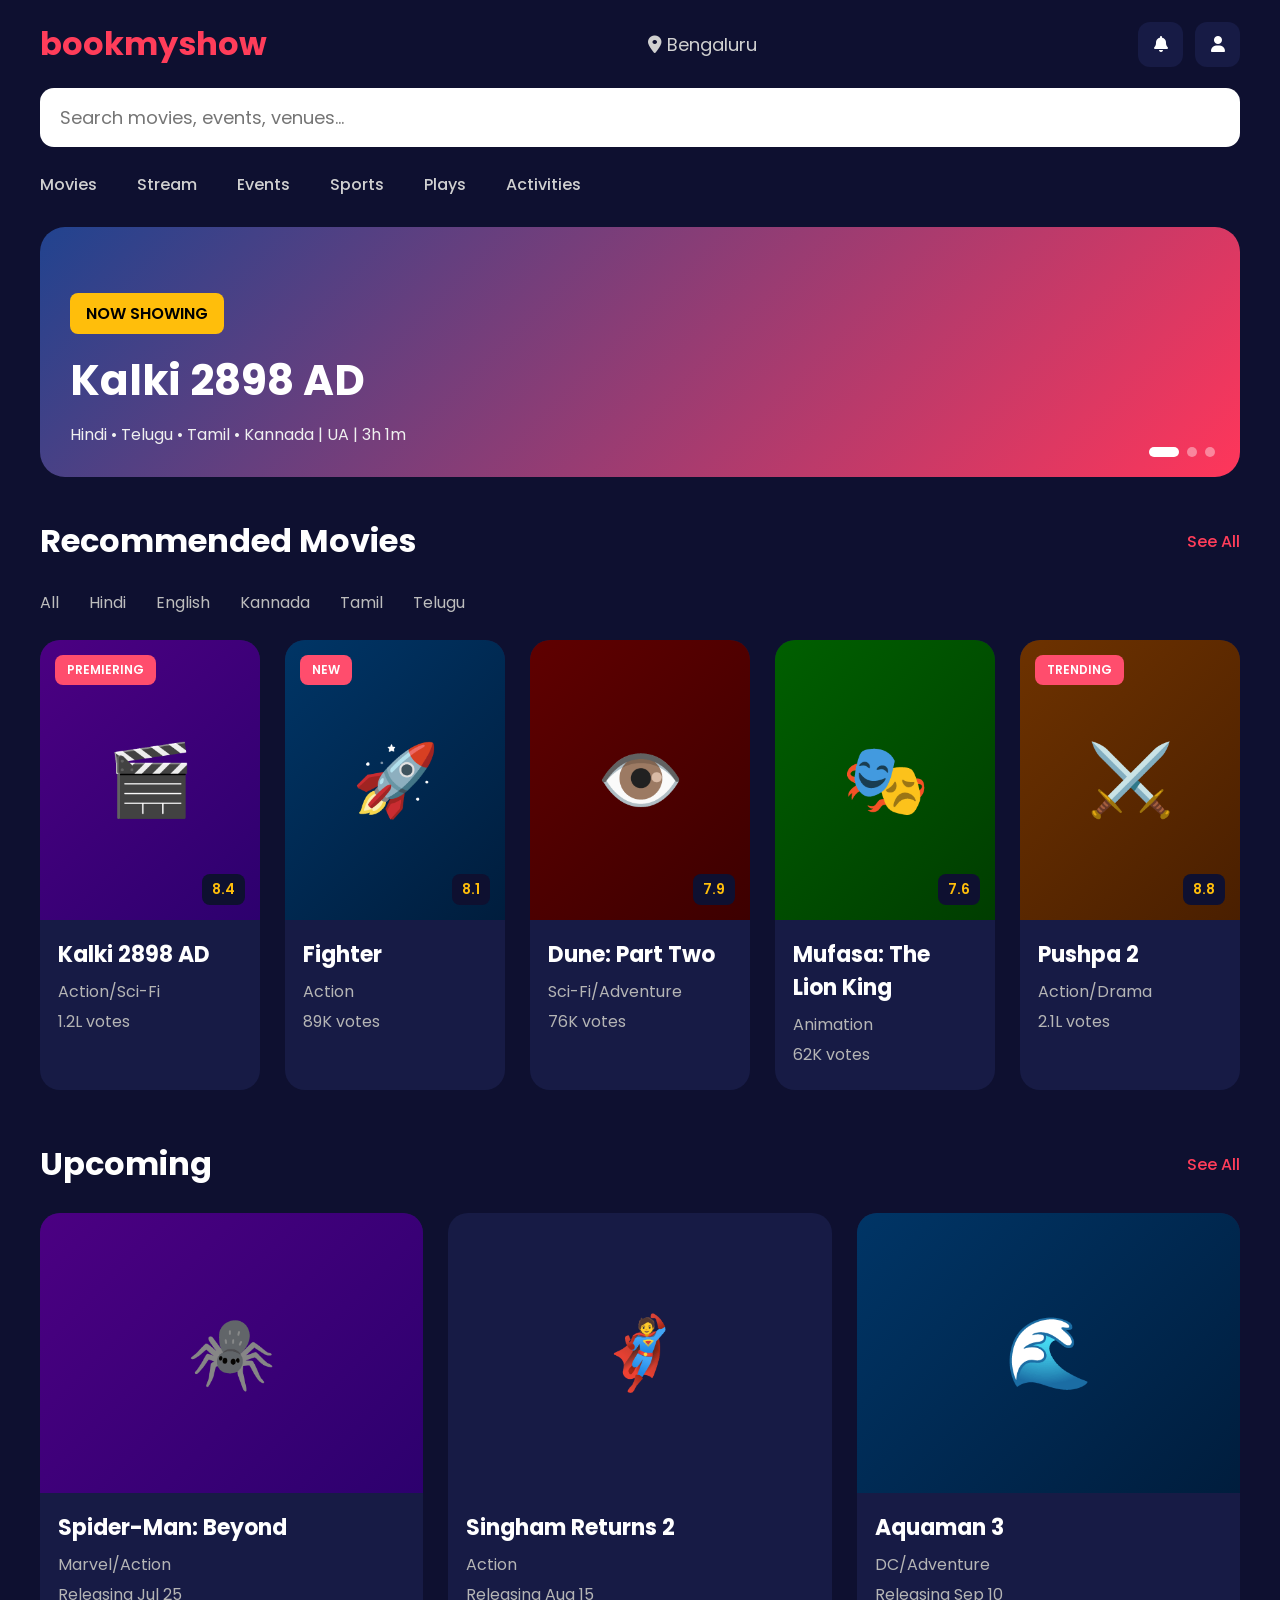
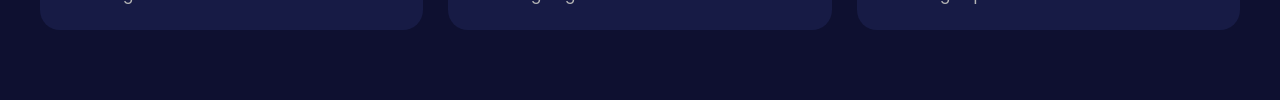
==== index.html @ 17ceaac1 "Rename html to index.html" ====
<!DOCTYPE html>
<html lang="en">
<head>
  <meta charset="UTF-8" />
  <meta name="viewport" content="width=device-width, initial-scale=1.0"/>
  <title>Movie Booking UI</title>

  <!-- Google Font -->
  <link href="https://fonts.googleapis.com/css2?family=Poppins:wght@300;400;500;600;700&display=swap" rel="stylesheet">

  <!-- Font Awesome -->
  <link rel="stylesheet"
        href="https://cdnjs.cloudflare.com/ajax/libs/font-awesome/6.5.1/css/all.min.css"/>

  <style>
    *{
      margin:0;
      padding:0;
      box-sizing:border-box;
      font-family:'Poppins',sans-serif;
    }

    body{
      background:#0e1030;
      color:#fff;
      padding:20px;
    }

    .container{
      max-width:1200px;
      margin:auto;
    }

    /* HEADER */

    .topbar{
      display:flex;
      justify-content:space-between;
      align-items:center;
      margin-bottom:20px;
    }

    .logo{
      color:#ff3d5a;
      font-size:32px;
      font-weight:700;
    }

    .location{
      color:#d0d0d0;
      font-size:18px;
    }

    .top-icons{
      display:flex;
      gap:12px;
    }

    .icon-box{
      width:45px;
      height:45px;
      border-radius:12px;
      background:#171b45;
      display:flex;
      align-items:center;
      justify-content:center;
      color:#fff;
      cursor:pointer;
    }

    /* SEARCH */

    .search-box{
      background:#fff;
      border-radius:14px;
      padding:16px 20px;
      margin-bottom:25px;
    }

    .search-box input{
      width:100%;
      border:none;
      outline:none;
      font-size:18px;
    }

    /* NAV */

    .nav-links{
      display:flex;
      gap:40px;
      margin-bottom:30px;
      color:#d0d0d0;
      font-weight:500;
    }

    .nav-links div{
      cursor:pointer;
    }

    /* HERO */

    .hero{
      height:250px;
      border-radius:25px;
      background:linear-gradient(135deg,#21438f,#ff365a);
      padding:30px;
      display:flex;
      flex-direction:column;
      justify-content:flex-end;
      position:relative;
      overflow:hidden;
      margin-bottom:40px;
    }

    .tag{
      background:#ffbe0b;
      color:#000;
      padding:8px 16px;
      border-radius:8px;
      width:max-content;
      font-weight:600;
      margin-bottom:15px;
    }

    .hero h1{
      font-size:42px;
      margin-bottom:10px;
    }

    .hero p{
      color:#f0f0f0;
    }

    .slider-dots{
      position:absolute;
      right:25px;
      bottom:20px;
      display:flex;
      gap:8px;
    }

    .dot{
      width:10px;
      height:10px;
      border-radius:50%;
      background:#fff;
      opacity:0.4;
    }

    .dot.active{
      width:30px;
      border-radius:20px;
      opacity:1;
    }

    /* SECTION */

    .section{
      margin-bottom:50px;
    }

    .section-header{
      display:flex;
      justify-content:space-between;
      align-items:center;
      margin-bottom:25px;
    }

    .section-header h2{
      font-size:32px;
    }

    .see-all{
      color:#ff3d5a;
      cursor:pointer;
      font-weight:500;
    }

    /* FILTERS */

    .filters{
      display:flex;
      gap:30px;
      margin-bottom:25px;
      color:#bdbdbd;
    }

    /* MOVIE CARDS */

    .movie-grid{
      display:grid;
      grid-template-columns:repeat(auto-fit,minmax(220px,1fr));
      gap:25px;
    }

    .movie-card{
      background:#171b45;
      border-radius:20px;
      overflow:hidden;
      transition:0.3s;
      cursor:pointer;
    }

    .movie-card:hover{
      transform:translateY(-5px);
    }

    .poster{
      height:280px;
      position:relative;
      display:flex;
      align-items:center;
      justify-content:center;
      font-size:70px;
    }

    .purple{ background:linear-gradient(135deg,#4b0082,#2d006e); }
    .blue{ background:linear-gradient(135deg,#003566,#001d3d); }
    .red{ background:linear-gradient(135deg,#5f0000,#3d0000); }
    .green{ background:linear-gradient(135deg,#005f00,#003d00); }
    .orange{ background:linear-gradient(135deg,#6d3200,#4a1f00); }

    .badge{
      position:absolute;
      top:15px;
      left:15px;
      background:#ff4d6d;
      padding:6px 12px;
      border-radius:8px;
      font-size:12px;
      font-weight:600;
    }

    .rating{
      position:absolute;
      bottom:15px;
      right:15px;
      background:#0e1030;
      padding:5px 10px;
      border-radius:8px;
      color:#ffbe0b;
      font-weight:600;
      font-size:14px;
    }

    .movie-info{
      padding:18px;
    }

    .movie-info h3{
      margin-bottom:8px;
      font-size:22px;
    }

    .movie-info p{
      color:#b5b5b5;
      margin-bottom:5px;
    }

    /* RESPONSIVE */

    @media(max-width:768px){

      .hero h1{
        font-size:30px;
      }

      .nav-links{
        overflow:auto;
        white-space:nowrap;
      }

      .movie-grid{
        grid-template-columns:repeat(auto-fit,minmax(160px,1fr));
      }

      .poster{
        height:220px;
      }
    }

  </style>
</head>
<body>

  <div class="container">

    <!-- HEADER -->
    <div class="topbar">
      <div class="logo">bookmyshow</div>

      <div class="location">
        <i class="fa-solid fa-location-dot"></i>
        Bengaluru
      </div>

      <div class="top-icons">
        <div class="icon-box">
          <i class="fa-solid fa-bell"></i>
        </div>

        <div class="icon-box">
          <i class="fa-solid fa-user"></i>
        </div>
      </div>
    </div>

    <!-- SEARCH -->
    <div class="search-box">
      <input type="text" placeholder="Search movies, events, venues..." />
    </div>

    <!-- NAVIGATION -->
    <div class="nav-links">
      <div>Movies</div>
      <div>Stream</div>
      <div>Events</div>
      <div>Sports</div>
      <div>Plays</div>
      <div>Activities</div>
    </div>

    <!-- HERO -->
    <div class="hero">

      <div class="tag">NOW SHOWING</div>

      <h1>Kalki 2898 AD</h1>

      <p>Hindi • Telugu • Tamil • Kannada | UA | 3h 1m</p>

      <div class="slider-dots">
        <div class="dot active"></div>
        <div class="dot"></div>
        <div class="dot"></div>
      </div>
    </div>

    <!-- RECOMMENDED -->
    <div class="section">

      <div class="section-header">
        <h2>Recommended Movies</h2>
        <div class="see-all">See All</div>
      </div>

      <div class="filters">
        <div>All</div>
        <div>Hindi</div>
        <div>English</div>
        <div>Kannada</div>
        <div>Tamil</div>
        <div>Telugu</div>
      </div>

      <div class="movie-grid">

        <!-- CARD 1 -->
        <div class="movie-card">
          <div class="poster purple">
            🎬
            <div class="badge">PREMIERING</div>
            <div class="rating">8.4</div>
          </div>

          <div class="movie-info">
            <h3>Kalki 2898 AD</h3>
            <p>Action/Sci-Fi</p>
            <p>1.2L votes</p>
          </div>
        </div>

        <!-- CARD 2 -->
        <div class="movie-card">
          <div class="poster blue">
            🚀
            <div class="badge">NEW</div>
            <div class="rating">8.1</div>
          </div>

          <div class="movie-info">
            <h3>Fighter</h3>
            <p>Action</p>
            <p>89K votes</p>
          </div>
        </div>

        <!-- CARD 3 -->
        <div class="movie-card">
          <div class="poster red">
            👁️
            <div class="rating">7.9</div>
          </div>

          <div class="movie-info">
            <h3>Dune: Part Two</h3>
            <p>Sci-Fi/Adventure</p>
            <p>76K votes</p>
          </div>
        </div>

        <!-- CARD 4 -->
        <div class="movie-card">
          <div class="poster green">
            🎭
            <div class="rating">7.6</div>
          </div>

          <div class="movie-info">
            <h3>Mufasa: The Lion King</h3>
            <p>Animation</p>
            <p>62K votes</p>
          </div>
        </div>

        <!-- CARD 5 -->
        <div class="movie-card">
          <div class="poster orange">
            ⚔️
            <div class="badge">TRENDING</div>
            <div class="rating">8.8</div>
          </div>

          <div class="movie-info">
            <h3>Pushpa 2</h3>
            <p>Action/Drama</p>
            <p>2.1L votes</p>
          </div>
        </div>

      </div>
    </div>

    <!-- UPCOMING -->
    <div class="section">

      <div class="section-header">
        <h2>Upcoming</h2>
        <div class="see-all">See All</div>
      </div>

      <div class="movie-grid">

        <div class="movie-card">
          <div class="poster purple">🕷️</div>

          <div class="movie-info">
            <h3>Spider-Man: Beyond</h3>
            <p>Marvel/Action</p>
            <p>Releasing Jul 25</p>
          </div>
        </div>

        <div class="movie-card">
          <div class="poster">
            🦸
          </div>

          <div class="movie-info">
            <h3>Singham Returns 2</h3>
            <p>Action</p>
            <p>Releasing Aug 15</p>
          </div>
        </div>

        <div class="movie-card">
          <div class="poster blue">
            🌊
          </div>

          <div class="movie-info">
            <h3>Aquaman 3</h3>
            <p>DC/Adventure</p>
            <p>Releasing Sep 10</p>
          </div>
        </div>

      </div>
    </div>

  </div>

</body>
</html>
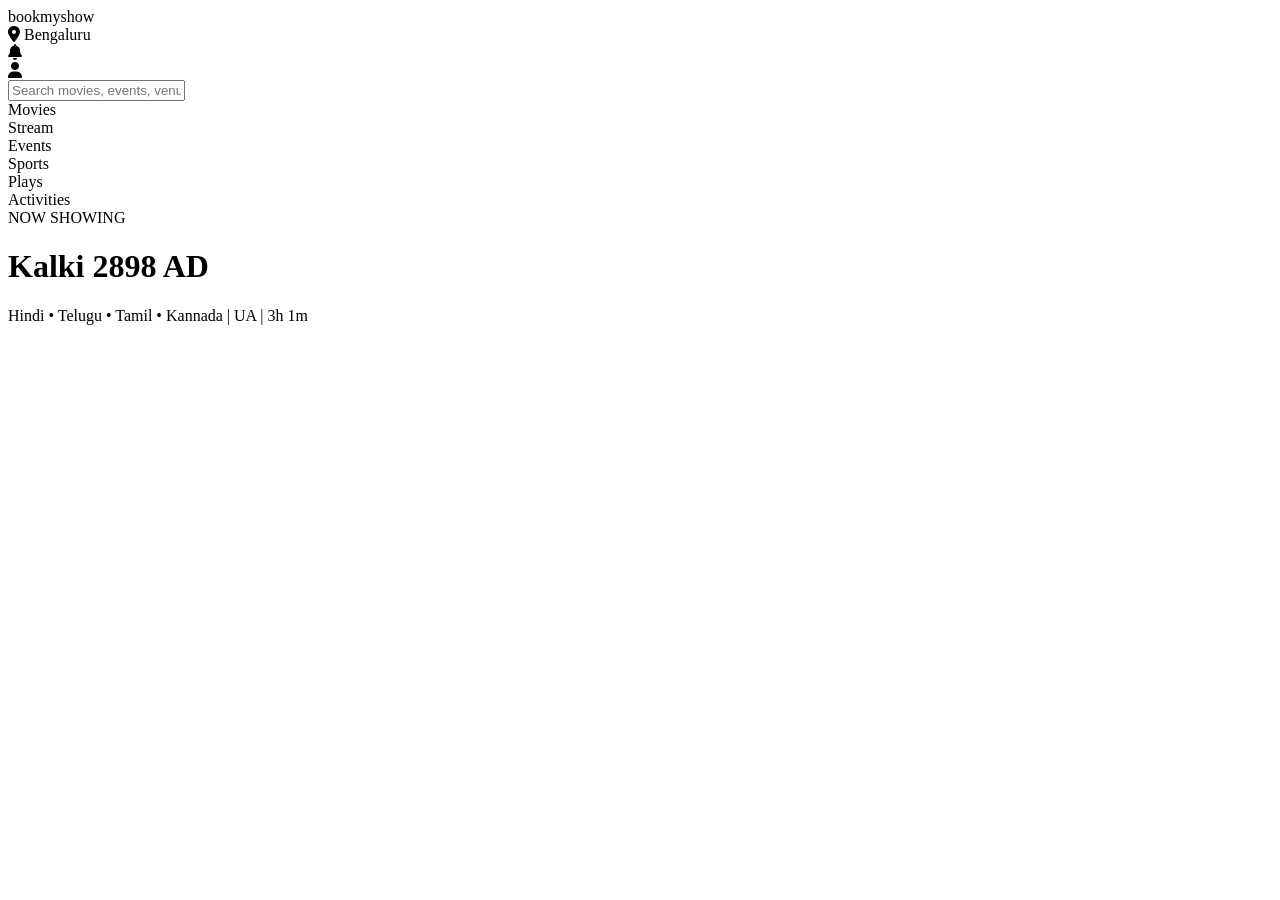
==== commit 89705028: "Update index.html" ====
--- a/index.html
+++ b/index.html
@@ -5,481 +5,78 @@
   <meta name="viewport" content="width=device-width, initial-scale=1.0"/>
   <title>Movie Booking UI</title>
 
-  <!-- Google Font -->
+  <link rel="stylesheet" href="style.css">
+
   <link href="https://fonts.googleapis.com/css2?family=Poppins:wght@300;400;500;600;700&display=swap" rel="stylesheet">
 
-  <!-- Font Awesome -->
   <link rel="stylesheet"
-        href="https://cdnjs.cloudflare.com/ajax/libs/font-awesome/6.5.1/css/all.min.css"/>
+    href="https://cdnjs.cloudflare.com/ajax/libs/font-awesome/6.5.1/css/all.min.css"/>
+</head>
 
-  <style>
-    *{
-      margin:0;
-      padding:0;
-      box-sizing:border-box;
-      font-family:'Poppins',sans-serif;
-    }
-
-    body{
-      background:#0e1030;
-      color:#fff;
-      padding:20px;
-    }
-
-    .container{
-      max-width:1200px;
-      margin:auto;
-    }
-
-    /* HEADER */
-
-    .topbar{
-      display:flex;
-      justify-content:space-between;
-      align-items:center;
-      margin-bottom:20px;
-    }
-
-    .logo{
-      color:#ff3d5a;
-      font-size:32px;
-      font-weight:700;
-    }
-
-    .location{
-      color:#d0d0d0;
-      font-size:18px;
-    }
-
-    .top-icons{
-      display:flex;
-      gap:12px;
-    }
-
-    .icon-box{
-      width:45px;
-      height:45px;
-      border-radius:12px;
-      background:#171b45;
-      display:flex;
-      align-items:center;
-      justify-content:center;
-      color:#fff;
-      cursor:pointer;
-    }
-
-    /* SEARCH */
-
-    .search-box{
-      background:#fff;
-      border-radius:14px;
-      padding:16px 20px;
-      margin-bottom:25px;
-    }
-
-    .search-box input{
-      width:100%;
-      border:none;
-      outline:none;
-      font-size:18px;
-    }
-
-    /* NAV */
-
-    .nav-links{
-      display:flex;
-      gap:40px;
-      margin-bottom:30px;
-      color:#d0d0d0;
-      font-weight:500;
-    }
-
-    .nav-links div{
-      cursor:pointer;
-    }
-
-    /* HERO */
-
-    .hero{
-      height:250px;
-      border-radius:25px;
-      background:linear-gradient(135deg,#21438f,#ff365a);
-      padding:30px;
-      display:flex;
-      flex-direction:column;
-      justify-content:flex-end;
-      position:relative;
-      overflow:hidden;
-      margin-bottom:40px;
-    }
-
-    .tag{
-      background:#ffbe0b;
-      color:#000;
-      padding:8px 16px;
-      border-radius:8px;
-      width:max-content;
-      font-weight:600;
-      margin-bottom:15px;
-    }
-
-    .hero h1{
-      font-size:42px;
-      margin-bottom:10px;
-    }
-
-    .hero p{
-      color:#f0f0f0;
-    }
-
-    .slider-dots{
-      position:absolute;
-      right:25px;
-      bottom:20px;
-      display:flex;
-      gap:8px;
-    }
-
-    .dot{
-      width:10px;
-      height:10px;
-      border-radius:50%;
-      background:#fff;
-      opacity:0.4;
-    }
-
-    .dot.active{
-      width:30px;
-      border-radius:20px;
-      opacity:1;
-    }
-
-    /* SECTION */
-
-    .section{
-      margin-bottom:50px;
-    }
-
-    .section-header{
-      display:flex;
-      justify-content:space-between;
-      align-items:center;
-      margin-bottom:25px;
-    }
-
-    .section-header h2{
-      font-size:32px;
-    }
-
-    .see-all{
-      color:#ff3d5a;
-      cursor:pointer;
-      font-weight:500;
-    }
-
-    /* FILTERS */
-
-    .filters{
-      display:flex;
-      gap:30px;
-      margin-bottom:25px;
-      color:#bdbdbd;
-    }
-
-    /* MOVIE CARDS */
-
-    .movie-grid{
-      display:grid;
-      grid-template-columns:repeat(auto-fit,minmax(220px,1fr));
-      gap:25px;
-    }
-
-    .movie-card{
-      background:#171b45;
-      border-radius:20px;
-      overflow:hidden;
-      transition:0.3s;
-      cursor:pointer;
-    }
-
-    .movie-card:hover{
-      transform:translateY(-5px);
-    }
-
-    .poster{
-      height:280px;
-      position:relative;
-      display:flex;
-      align-items:center;
-      justify-content:center;
-      font-size:70px;
-    }
-
-    .purple{ background:linear-gradient(135deg,#4b0082,#2d006e); }
-    .blue{ background:linear-gradient(135deg,#003566,#001d3d); }
-    .red{ background:linear-gradient(135deg,#5f0000,#3d0000); }
-    .green{ background:linear-gradient(135deg,#005f00,#003d00); }
-    .orange{ background:linear-gradient(135deg,#6d3200,#4a1f00); }
-
-    .badge{
-      position:absolute;
-      top:15px;
-      left:15px;
-      background:#ff4d6d;
-      padding:6px 12px;
-      border-radius:8px;
-      font-size:12px;
-      font-weight:600;
-    }
-
-    .rating{
-      position:absolute;
-      bottom:15px;
-      right:15px;
-      background:#0e1030;
-      padding:5px 10px;
-      border-radius:8px;
-      color:#ffbe0b;
-      font-weight:600;
-      font-size:14px;
-    }
-
-    .movie-info{
-      padding:18px;
-    }
-
-    .movie-info h3{
-      margin-bottom:8px;
-      font-size:22px;
-    }
-
-    .movie-info p{
-      color:#b5b5b5;
-      margin-bottom:5px;
-    }
-
-    /* RESPONSIVE */
-
-    @media(max-width:768px){
-
-      .hero h1{
-        font-size:30px;
-      }
-
-      .nav-links{
-        overflow:auto;
-        white-space:nowrap;
-      }
-
-      .movie-grid{
-        grid-template-columns:repeat(auto-fit,minmax(160px,1fr));
-      }
-
-      .poster{
-        height:220px;
-      }
-    }
-
-  </style>
-</head>
 <body>
 
-  <div class="container">
+<div class="container">
 
-    <!-- HEADER -->
-    <div class="topbar">
-      <div class="logo">bookmyshow</div>
+  <!-- HEADER -->
+  <div class="topbar">
 
-      <div class="location">
-        <i class="fa-solid fa-location-dot"></i>
-        Bengaluru
+    <div class="logo">
+      bookmyshow
+    </div>
+
+    <div class="location">
+      <i class="fa-solid fa-location-dot"></i>
+      Bengaluru
+    </div>
+
+    <div class="top-icons">
+
+      <div class="icon-box">
+        <i class="fa-solid fa-bell"></i>
       </div>
 
-      <div class="top-icons">
-        <div class="icon-box">
-          <i class="fa-solid fa-bell"></i>
-        </div>
-
-        <div class="icon-box">
-          <i class="fa-solid fa-user"></i>
-        </div>
-      </div>
-    </div>
-
-    <!-- SEARCH -->
-    <div class="search-box">
-      <input type="text" placeholder="Search movies, events, venues..." />
-    </div>
-
-    <!-- NAVIGATION -->
-    <div class="nav-links">
-      <div>Movies</div>
-      <div>Stream</div>
-      <div>Events</div>
-      <div>Sports</div>
-      <div>Plays</div>
-      <div>Activities</div>
-    </div>
-
-    <!-- HERO -->
-    <div class="hero">
-
-      <div class="tag">NOW SHOWING</div>
-
-      <h1>Kalki 2898 AD</h1>
-
-      <p>Hindi • Telugu • Tamil • Kannada | UA | 3h 1m</p>
-
-      <div class="slider-dots">
-        <div class="dot active"></div>
-        <div class="dot"></div>
-        <div class="dot"></div>
-      </div>
-    </div>
-
-    <!-- RECOMMENDED -->
-    <div class="section">
-
-      <div class="section-header">
-        <h2>Recommended Movies</h2>
-        <div class="see-all">See All</div>
+      <div class="icon-box">
+        <i class="fa-solid fa-user"></i>
       </div>
 
-      <div class="filters">
-        <div>All</div>
-        <div>Hindi</div>
-        <div>English</div>
-        <div>Kannada</div>
-        <div>Tamil</div>
-        <div>Telugu</div>
-      </div>
-
-      <div class="movie-grid">
-
-        <!-- CARD 1 -->
-        <div class="movie-card">
-          <div class="poster purple">
-            🎬
-            <div class="badge">PREMIERING</div>
-            <div class="rating">8.4</div>
-          </div>
-
-          <div class="movie-info">
-            <h3>Kalki 2898 AD</h3>
-            <p>Action/Sci-Fi</p>
-            <p>1.2L votes</p>
-          </div>
-        </div>
-
-        <!-- CARD 2 -->
-        <div class="movie-card">
-          <div class="poster blue">
-            🚀
-            <div class="badge">NEW</div>
-            <div class="rating">8.1</div>
-          </div>
-
-          <div class="movie-info">
-            <h3>Fighter</h3>
-            <p>Action</p>
-            <p>89K votes</p>
-          </div>
-        </div>
-
-        <!-- CARD 3 -->
-        <div class="movie-card">
-          <div class="poster red">
-            👁️
-            <div class="rating">7.9</div>
-          </div>
-
-          <div class="movie-info">
-            <h3>Dune: Part Two</h3>
-            <p>Sci-Fi/Adventure</p>
-            <p>76K votes</p>
-          </div>
-        </div>
-
-        <!-- CARD 4 -->
-        <div class="movie-card">
-          <div class="poster green">
-            🎭
-            <div class="rating">7.6</div>
-          </div>
-
-          <div class="movie-info">
-            <h3>Mufasa: The Lion King</h3>
-            <p>Animation</p>
-            <p>62K votes</p>
-          </div>
-        </div>
-
-        <!-- CARD 5 -->
-        <div class="movie-card">
-          <div class="poster orange">
-            ⚔️
-            <div class="badge">TRENDING</div>
-            <div class="rating">8.8</div>
-          </div>
-
-          <div class="movie-info">
-            <h3>Pushpa 2</h3>
-            <p>Action/Drama</p>
-            <p>2.1L votes</p>
-          </div>
-        </div>
-
-      </div>
-    </div>
-
-    <!-- UPCOMING -->
-    <div class="section">
-
-      <div class="section-header">
-        <h2>Upcoming</h2>
-        <div class="see-all">See All</div>
-      </div>
-
-      <div class="movie-grid">
-
-        <div class="movie-card">
-          <div class="poster purple">🕷️</div>
-
-          <div class="movie-info">
-            <h3>Spider-Man: Beyond</h3>
-            <p>Marvel/Action</p>
-            <p>Releasing Jul 25</p>
-          </div>
-        </div>
-
-        <div class="movie-card">
-          <div class="poster">
-            🦸
-          </div>
-
-          <div class="movie-info">
-            <h3>Singham Returns 2</h3>
-            <p>Action</p>
-            <p>Releasing Aug 15</p>
-          </div>
-        </div>
-
-        <div class="movie-card">
-          <div class="poster blue">
-            🌊
-          </div>
-
-          <div class="movie-info">
-            <h3>Aquaman 3</h3>
-            <p>DC/Adventure</p>
-            <p>Releasing Sep 10</p>
-          </div>
-        </div>
-
-      </div>
     </div>
 
   </div>
 
+  <!-- SEARCH -->
+  <div class="search-box">
+    <input type="text"
+      placeholder="Search movies, events, venues...">
+  </div>
+
+  <!-- NAVIGATION -->
+  <div class="nav-links">
+    <div>Movies</div>
+    <div>Stream</div>
+    <div>Events</div>
+    <div>Sports</div>
+    <div>Plays</div>
+    <div>Activities</div>
+  </div>
+
+  <!-- HERO -->
+  <div class="hero">
+
+    <div class="tag">
+      NOW SHOWING
+    </div>
+
+    <h1>Kalki 2898 AD</h1>
+
+    <p>
+      Hindi • Telugu • Tamil • Kannada | UA | 3h 1m
+    </p>
+
+  </div>
+
+</div>
+
+<script src="script.js"></script>
+
 </body>
 </html>
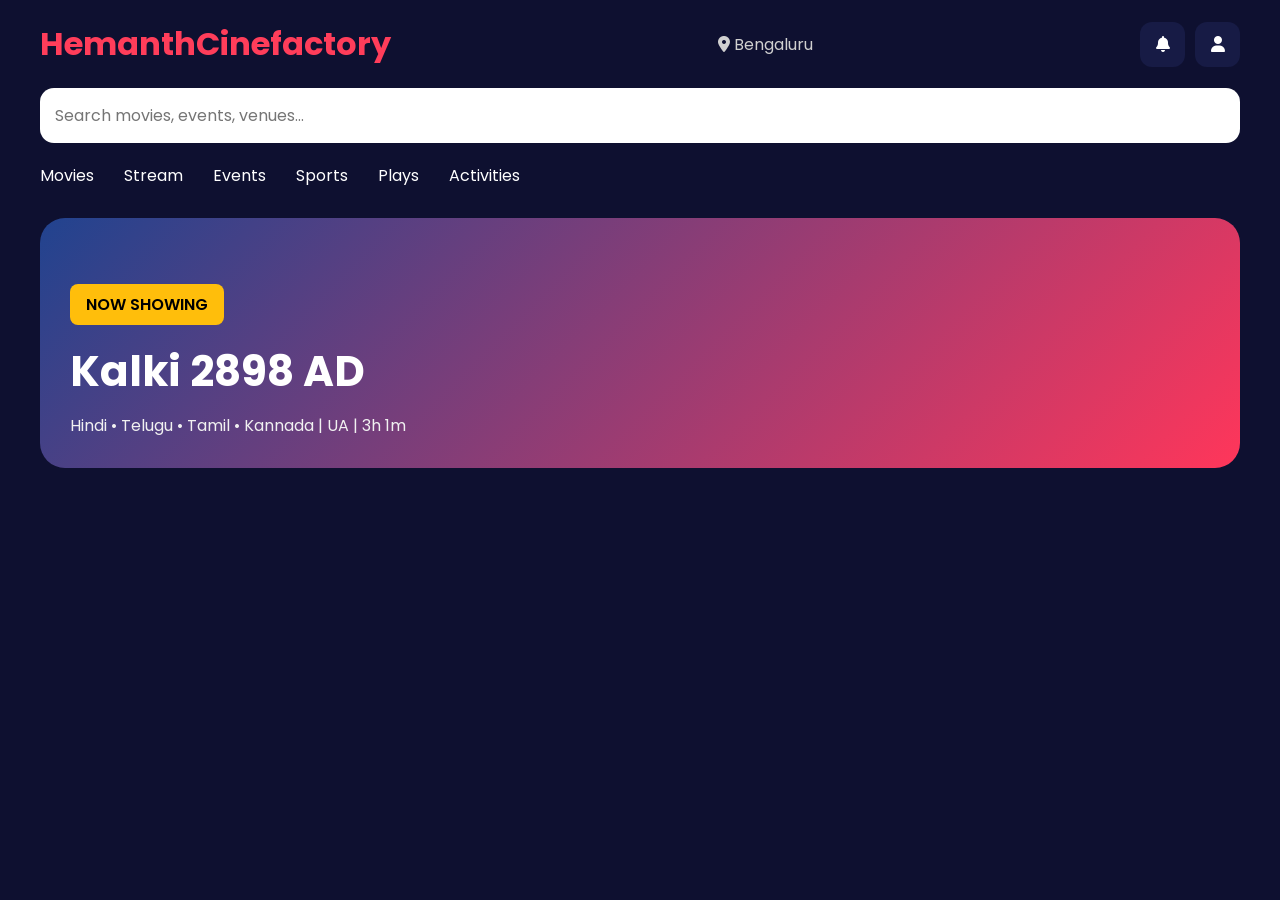
==== commit 9c133c80: "Update index.html" ====
--- a/index.html
+++ b/index.html
@@ -21,7 +21,7 @@
   <div class="topbar">
 
     <div class="logo">
-      bookmyshow
+      HemanthCinefactory
     </div>
 
     <div class="location">
--- a/style.css
+++ b/style.css
@@ -0,0 +1,98 @@
+*{
+  margin:0;
+  padding:0;
+  box-sizing:border-box;
+  font-family:'Poppins',sans-serif;
+}
+
+body{
+  background:#0e1030;
+  color:#fff;
+  padding:20px;
+}
+
+.container{
+  max-width:1200px;
+  margin:auto;
+}
+
+.topbar{
+  display:flex;
+  justify-content:space-between;
+  align-items:center;
+  margin-bottom:20px;
+}
+
+.logo{
+  color:#ff3d5a;
+  font-size:32px;
+  font-weight:700;
+}
+
+.location{
+  color:#d0d0d0;
+}
+
+.top-icons{
+  display:flex;
+  gap:10px;
+}
+
+.icon-box{
+  width:45px;
+  height:45px;
+  border-radius:12px;
+  background:#171b45;
+  display:flex;
+  justify-content:center;
+  align-items:center;
+}
+
+.search-box{
+  background:#fff;
+  border-radius:14px;
+  padding:15px;
+  margin-bottom:20px;
+}
+
+.search-box input{
+  width:100%;
+  border:none;
+  outline:none;
+  font-size:16px;
+}
+
+.nav-links{
+  display:flex;
+  gap:30px;
+  margin-bottom:30px;
+}
+
+.hero{
+  height:250px;
+  border-radius:25px;
+  background:linear-gradient(135deg,#21438f,#ff365a);
+  padding:30px;
+  display:flex;
+  flex-direction:column;
+  justify-content:flex-end;
+}
+
+.tag{
+  background:#ffbe0b;
+  color:#000;
+  padding:8px 16px;
+  border-radius:8px;
+  width:max-content;
+  margin-bottom:15px;
+  font-weight:600;
+}
+
+.hero h1{
+  font-size:42px;
+  margin-bottom:10px;
+}
+
+.hero p{
+  color:#f1f1f1;
+}
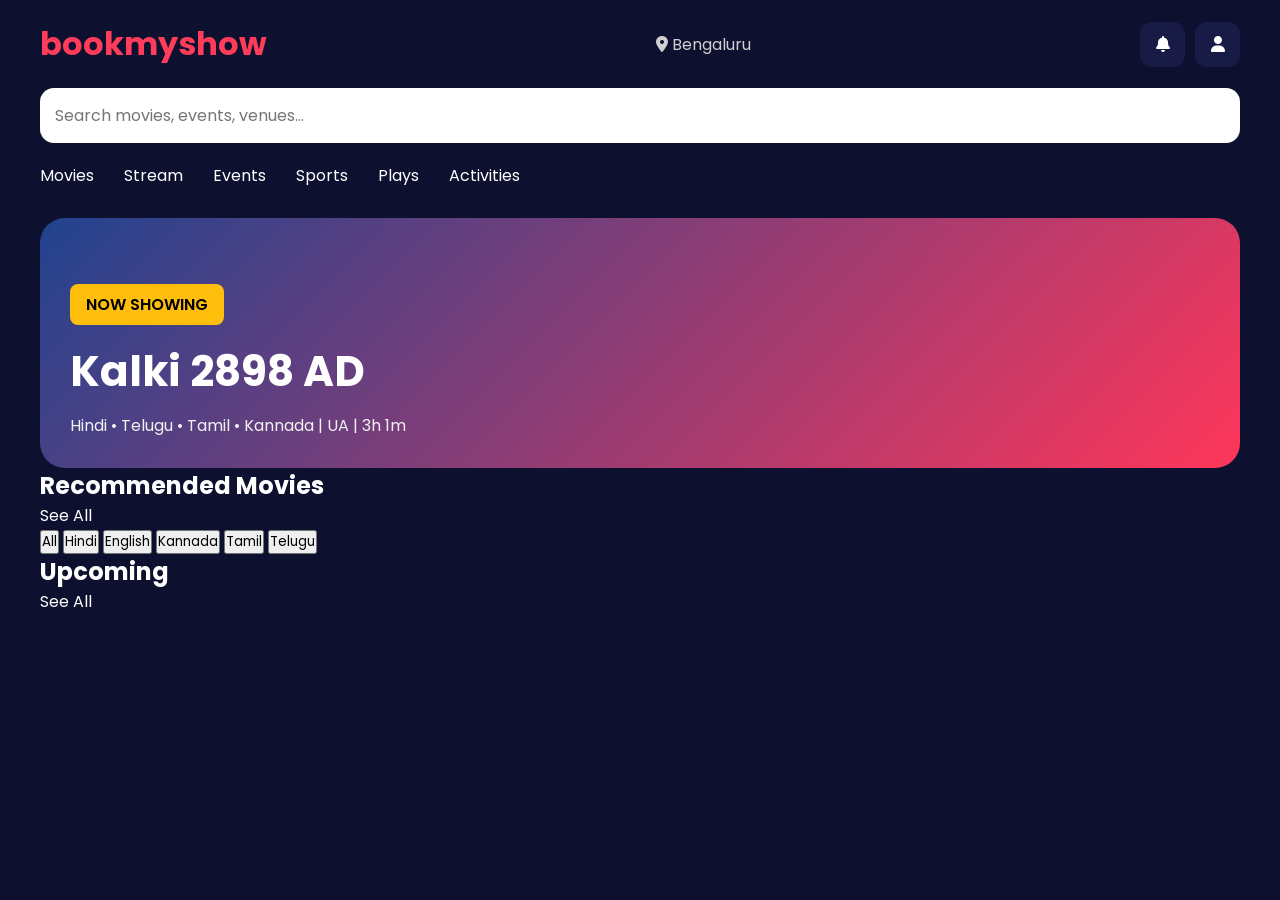
==== commit 57a3c961: "Update index.html" ====
--- a/index.html
+++ b/index.html
@@ -1,13 +1,16 @@
 <!DOCTYPE html>
 <html lang="en">
+
 <head>
   <meta charset="UTF-8" />
   <meta name="viewport" content="width=device-width, initial-scale=1.0"/>
+
   <title>Movie Booking UI</title>
 
   <link rel="stylesheet" href="style.css">
 
-  <link href="https://fonts.googleapis.com/css2?family=Poppins:wght@300;400;500;600;700&display=swap" rel="stylesheet">
+  <link href="https://fonts.googleapis.com/css2?family=Poppins:wght@300;400;500;600;700&display=swap"
+    rel="stylesheet">
 
   <link rel="stylesheet"
     href="https://cdnjs.cloudflare.com/ajax/libs/font-awesome/6.5.1/css/all.min.css"/>
@@ -21,7 +24,7 @@
   <div class="topbar">
 
     <div class="logo">
-      HemanthCinefactory
+      bookmyshow
     </div>
 
     <div class="location">
@@ -45,8 +48,11 @@
 
   <!-- SEARCH -->
   <div class="search-box">
-    <input type="text"
-      placeholder="Search movies, events, venues...">
+    <input
+      type="text"
+      id="searchInput"
+      placeholder="Search movies, events, venues..."
+    />
   </div>
 
   <!-- NAVIGATION -->
@@ -74,6 +80,39 @@
 
   </div>
 
+  <!-- RECOMMENDED -->
+  <div class="section">
+
+    <div class="section-header">
+      <h2>Recommended Movies</h2>
+      <span>See All</span>
+    </div>
+
+    <div class="filters">
+      <button>All</button>
+      <button>Hindi</button>
+      <button>English</button>
+      <button>Kannada</button>
+      <button>Tamil</button>
+      <button>Telugu</button>
+    </div>
+
+    <div class="movie-grid" id="movieGrid"></div>
+
+  </div>
+
+  <!-- UPCOMING -->
+  <div class="section">
+
+    <div class="section-header">
+      <h2>Upcoming</h2>
+      <span>See All</span>
+    </div>
+
+    <div class="movie-grid" id="upcomingGrid"></div>
+
+  </div>
+
 </div>
 
 <script src="script.js"></script>
